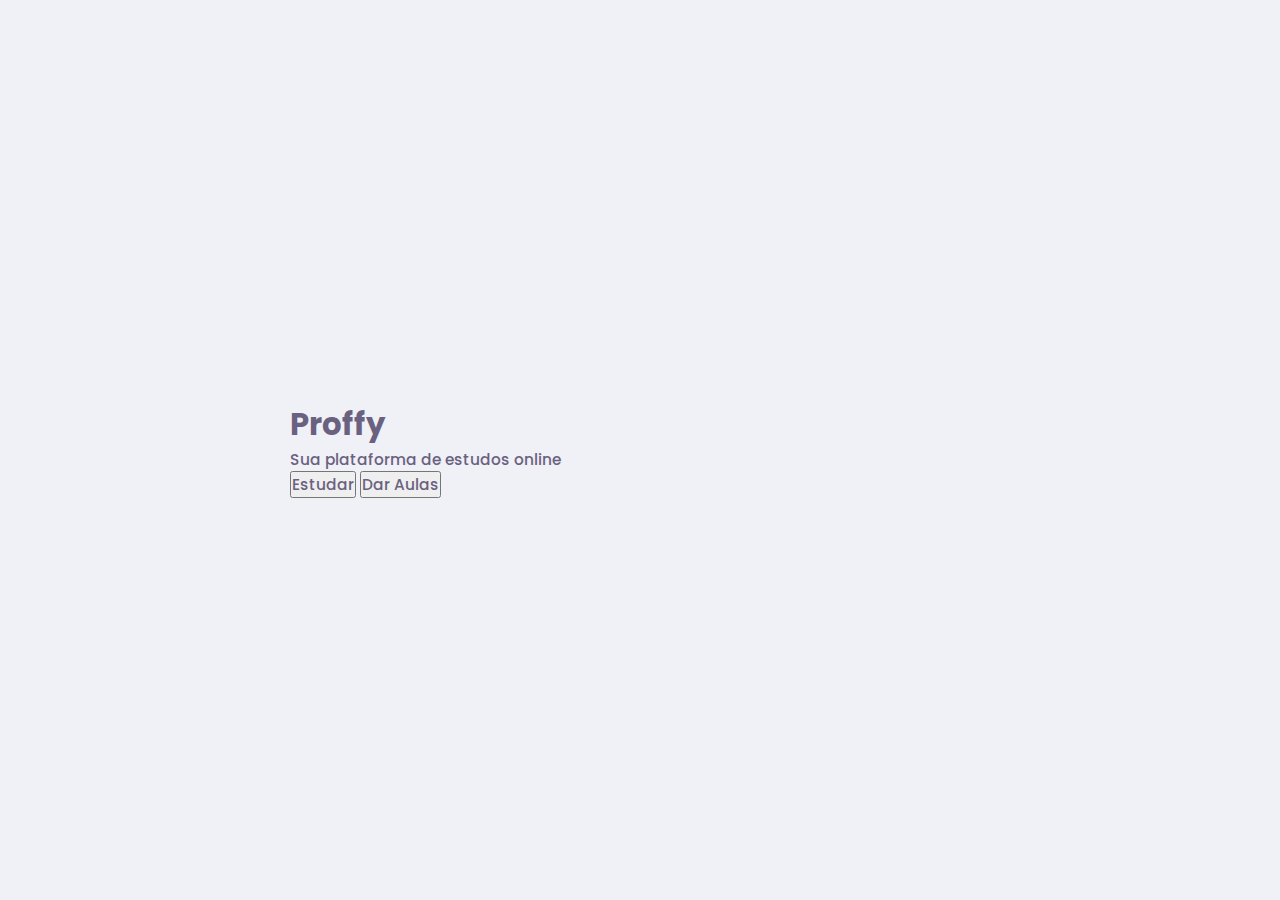
==== index.html @ 4b398e99 "Criação dos arquivos index.html e style.css" ====
<!DOCTYPE html>
<html lang="pt_br"><!--lang é um atributo-->
<head><!--configurações da página-->
    <meta charset="UTF-8">
    <meta name="viewport" content="width=device-width, initial-scale=1.0">
    <title>Proffy | Sua plataforma de estudos online</title>

   
    <link rel="stylesheet" href="style.css">

    <link href="https://fonts.googleapis.com/css2?family=Archivo:wght@400;700&amp;family=Poppins:wght@400;600&amp;display=swap" rel="stylesheet">

</head>
<body id="page-landing">

  <div id="container">

  <h1>Proffy</h1>
  <p>Sua plataforma de estudos online</p>
  <button>Estudar</button>
  <button>Dar Aulas</button>

  </div>


</body>
</html>
---- style.css ----
/*variáveis no css */
:root {
    --color-background: #F0F0F7;
    --color-primary-lighter: #9871F5;
    --color-primary-light: #916BEA;
    --color-primary: #8257E5;
    --color-primary-dark: #774DD6;
    --color-primary-darker: #6842c2;
    --color-secondary: #04D361;
    --color-secondary-dark: #04BF58;
    --color-title-in-primary: #FFFFFF;
    --color-text-in-primary: #D4C2FF;
    --color-text-title: #32264D;
    --color-text-complement: #9C98A6;
    --color-text-base: #6A6180;
    --color-line-in-white: #E6E6F0;
    --color-input-background: #F8F8FC;
    --color-button-text: #FFFFFF;
    --color-box-base: #FFFFFF;
    --color-box-footer: #FAFAFC;
    --color-small-info: #C1BCCC;
    font-size: 60%; /* controle das medidas rem *//*tamanho da fonte: 16px, 100%, 1rem*/
}

* {
    margin: 0;
    padding: 0;
    box-sizing: border-box;
}

html, body {
    height: 100vh; /*height = altura*/
}

body {
    background: var(--color-background);
    display: flex;
    align-items: center;
    justify-content: center;
}

body, input, button, textarea {
    font: 500 1.6rem Poppins;
    color: var(--color-text-base);
}

#container {
    width: 90vw; /*width = largura*/
    max-width: 700px;
}
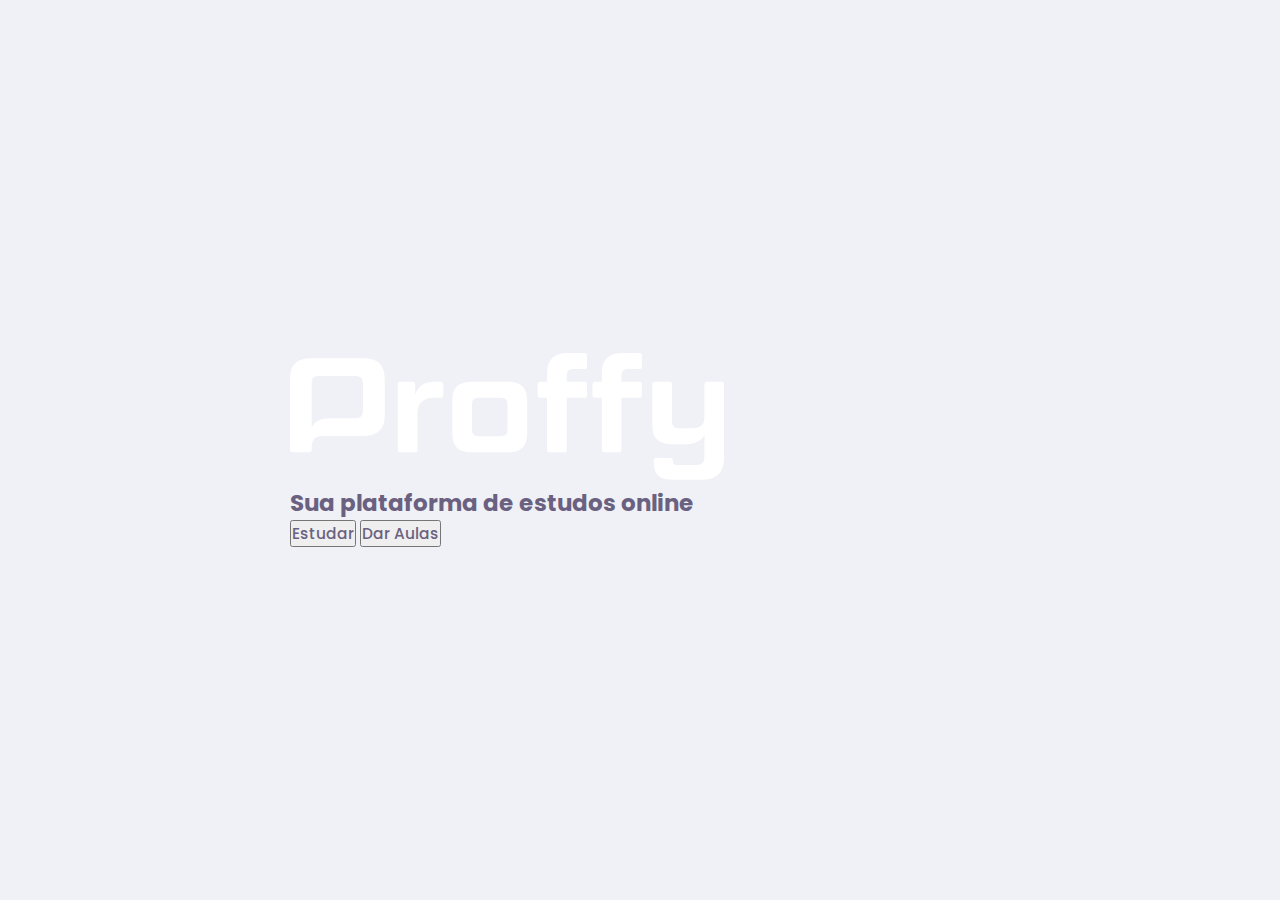
==== commit 948f1841: "Criação da classe logo-container e adição do logo e do h2." ====
--- a/index.html
+++ b/index.html
@@ -14,9 +14,13 @@
 <body id="page-landing">
 
   <div id="container">
-
-  <h1>Proffy</h1>
-  <p>Sua plataforma de estudos online</p>
+    <div class="logo-container">
+      <img src="/images/logo.svg" alt="Proffy">
+      <h2>Sua plataforma de estudos online</h2>
+    </div>
+ 
+  
+    
   <button>Estudar</button>
   <button>Dar Aulas</button>
 
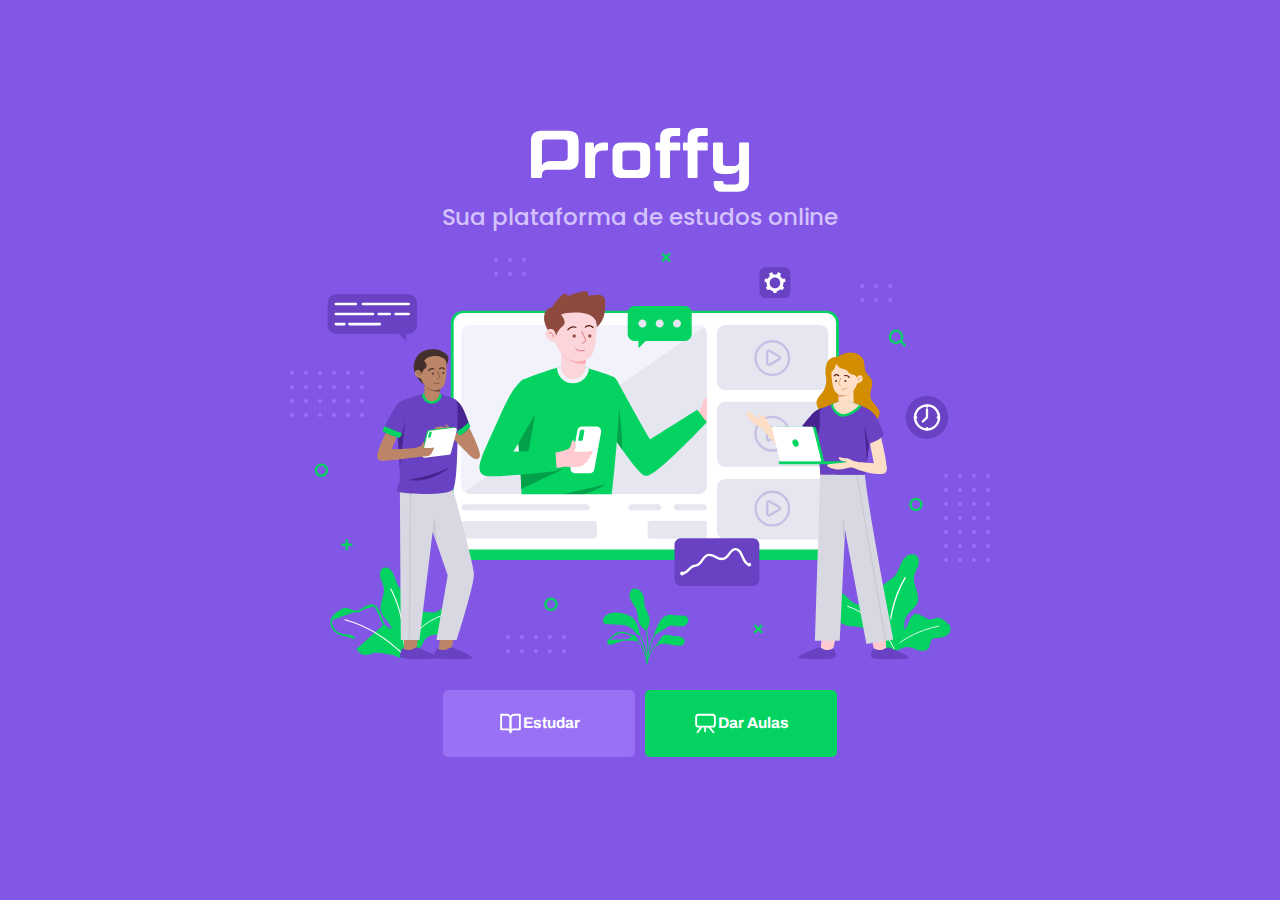
==== commit 0d33c2f5: "Criação das classes de imagem e dos botões estudar e dar aula" ====
--- a/index.html
+++ b/index.html
@@ -6,7 +6,8 @@
     <title>Proffy | Sua plataforma de estudos online</title>
 
    
-    <link rel="stylesheet" href="style.css">
+    <link rel="stylesheet" href="/styles/main.css">
+    <link rel="stylesheet" href="/styles/partials/page-landing.css">
 
     <link href="https://fonts.googleapis.com/css2?family=Archivo:wght@400;700&amp;family=Poppins:wght@400;600&amp;display=swap" rel="stylesheet">
 
@@ -14,16 +15,25 @@
 <body id="page-landing">
 
   <div id="container">
-    <div class="logo-container">
-      <img src="/images/logo.svg" alt="Proffy">
-      <h2>Sua plataforma de estudos online</h2>
-    </div>
+      <div class="logo-container">
+          <img src="/images/logo.svg" alt="Proffy">
+          <h2>Sua plataforma de estudos online</h2>
+      </div>
+
+      <img class="hero-image" src="/images/landing.svg" alt="Plataforma de Estudos">
  
-  
+      <div class="buttons-container">
+          <a class = "study" href="/study.html">
+              <img src="/images/icons/study.svg" alt="Estudar">
+              Estudar
+          </a>
+          <a class = "give-classes" href="/give-classes.html">
+            <img src="/images/icons/give-classes.svg" alt="Dar Aulas">
+            Dar Aulas
+          </a>
+      </div>
     
-  <button>Estudar</button>
-  <button>Dar Aulas</button>
-
+     
   </div>
 
 
--- a/styles/main.css
+++ b/styles/main.css
@@ -0,0 +1,50 @@
+/*variáveis no css */
+:root {
+    --color-background: #F0F0F7;
+    --color-primary-lighter: #9871F5;
+    --color-primary-light: #916BEA;
+    --color-primary: #8257E5;
+    --color-primary-dark: #774DD6;
+    --color-primary-darker: #6842c2;
+    --color-secondary: #04D361;
+    --color-secondary-dark: #04BF58;
+    --color-title-in-primary: #FFFFFF;
+    --color-text-in-primary: #D4C2FF;
+    --color-text-title: #32264D;
+    --color-text-complement: #9C98A6;
+    --color-text-base: #6A6180;
+    --color-line-in-white: #E6E6F0;
+    --color-input-background: #F8F8FC;
+    --color-button-text: #FFFFFF;
+    --color-box-base: #FFFFFF;
+    --color-box-footer: #FAFAFC;
+    --color-small-info: #C1BCCC;
+    font-size: 60%; /* controle das medidas rem *//*tamanho da fonte: 16px, 100%, 1rem*/
+}
+
+* {
+    margin: 0;
+    padding: 0;
+    box-sizing: border-box;
+}
+
+html, body {
+    height: 100vh; /*height = altura*/
+}
+
+body {
+    background: var(--color-background);
+    display: flex;
+    align-items: center;
+    justify-content: center;
+}
+
+body, input, button, textarea {
+    font: 500 1.6rem Poppins;
+    color: var(--color-text-base);
+}
+
+#container {
+    width: 90vw; /*width = largura*/
+    max-width: 700px;
+}--- a/styles/partials/page-landing.css
+++ b/styles/partials/page-landing.css
@@ -0,0 +1,67 @@
+:root {
+    font-size: 40%;
+}
+
+#page-landing {
+    background-color: var(--color-primary);
+}
+
+#page-landing #container {
+    color: var(--color-text-in-primary);
+}
+
+.logo-container img {
+    height: 10rem;
+}
+
+.logo-container {
+    text-align: center;
+    margin-bottom: 3.2rem;
+    line-height: 4.6rem;
+    margin-top: 0.8rem;
+}
+
+.logo-container h2 {
+    font-weight: 500;
+    font-size: 3.6rem;
+}
+
+.hero-image {
+    width: 100%;
+}
+
+.buttons-container {
+    display: flex;
+    justify-content: center;
+    margin: 3.2rem 0;
+}
+
+.buttons-container a {
+    width: 30rem;
+    height: 10.4rem;
+    border-radius: 0.8rem;
+    margin-right: 1.6rem;
+    
+    font: 700 2.4rem Archivo;
+
+    display: flex;
+    align-items: center;
+    justify-content: center;
+
+    text-decoration: none;
+
+    color: var(--color-button-text);
+}
+
+.buttons-container a img {
+    width: 4rem;
+}
+
+.buttons-container a.study {
+    background: var(--color-primary-lighter);
+}
+
+.buttons-container a.give-classes {
+    background: var(--color-secondary);
+    margin-right: 0;
+}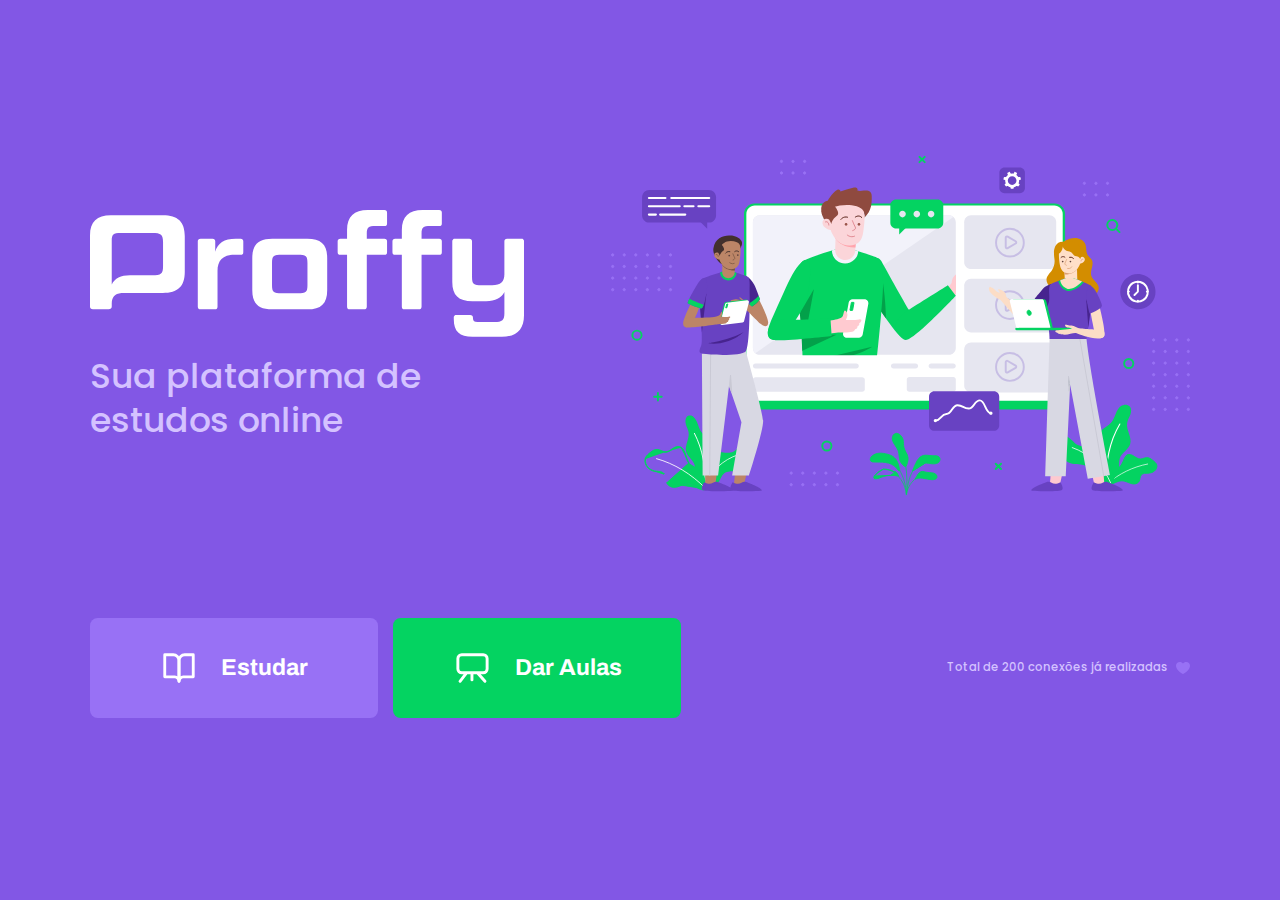
==== commit 6146e478: "Adicionado o meta theme-color e a imagem favicon.png" ====
--- a/index.html
+++ b/index.html
@@ -3,8 +3,10 @@
 <head><!--configurações da página-->
     <meta charset="UTF-8">
     <meta name="viewport" content="width=device-width, initial-scale=1.0">
+    <meta name="theme-color" contente="#8257E5">
     <title>Proffy | Sua plataforma de estudos online</title>
 
+    <link rel="shortcut icon" href="/images/favicon.png" type="image.png">
    
     <link rel="stylesheet" href="/styles/main.css">
     <link rel="stylesheet" href="/styles/partials/page-landing.css">
@@ -33,7 +35,10 @@
           </a>
       </div>
     
-     
+      <p class="total-connections">
+          Total de 200 conexões já realizadas
+          <img src="/images/icons/purple-heart.svg" alt="Coração roxo">
+      </p>
   </div>
 
 
--- a/styles/partials/page-landing.css
+++ b/styles/partials/page-landing.css
@@ -1,7 +1,3 @@
-:root {
-    font-size: 40%;
-}
-
 #page-landing {
     background-color: var(--color-primary);
 }
@@ -50,18 +46,88 @@
 
     text-decoration: none;
 
+    transition: background 0.2s;
+
     color: var(--color-button-text);
 }
 
 .buttons-container a img {
     width: 4rem;
+    margin-right: 2.4rem;
 }
 
 .buttons-container a.study {
     background: var(--color-primary-lighter);
 }
 
+.buttons-container a.study:hover {
+    background: var(--color-primary-light);
+}
+
 .buttons-container a.give-classes {
     background: var(--color-secondary);
     margin-right: 0;
+}
+
+.buttons-container a.give-classes:hover {
+    background: var(--color-secondary-dark);
+}
+
+.total-connections {
+    font-size: i.8rem;
+    display: flex;
+    align-items: center;
+    justify-content: center;
+}
+
+.total-connections img {
+    margin-left: 0.8rem;
+}
+
+@media (max-width: 699px) {
+    :root {
+        font-size: 40%; /*Modificar as medidas rem */
+    }
+}
+
+@media (min-width: 1100px) {
+    #page-landing #container {
+        max-width: 1100px;
+        display: grid;
+        grid-template-columns: 2fr 1fr 2fr;
+        grid-template-rows: 350px 1fr;
+        grid-template-areas: 
+        "proffy image image"
+        "button button texting";
+        column-gap: 87px;
+        row-gap: 86px;
+        
+    }
+
+    .logo-container {
+        grid-area: proffy;
+        text-align: initial;
+        align-self: center;
+        margin: 0;
+    }
+
+    .logo-container img {
+        height: 127px;
+    }
+
+    .hero-image {
+        grid-area: image;
+        height: 350px;
+    }
+
+    .buttons-container {
+        grid-area: button;
+        justify-content: flex-start;
+    }
+
+    .total-connections {
+        grid-area: texting;
+        justify-self: end;
+        font-size: 1.2rem;
+    }
 }